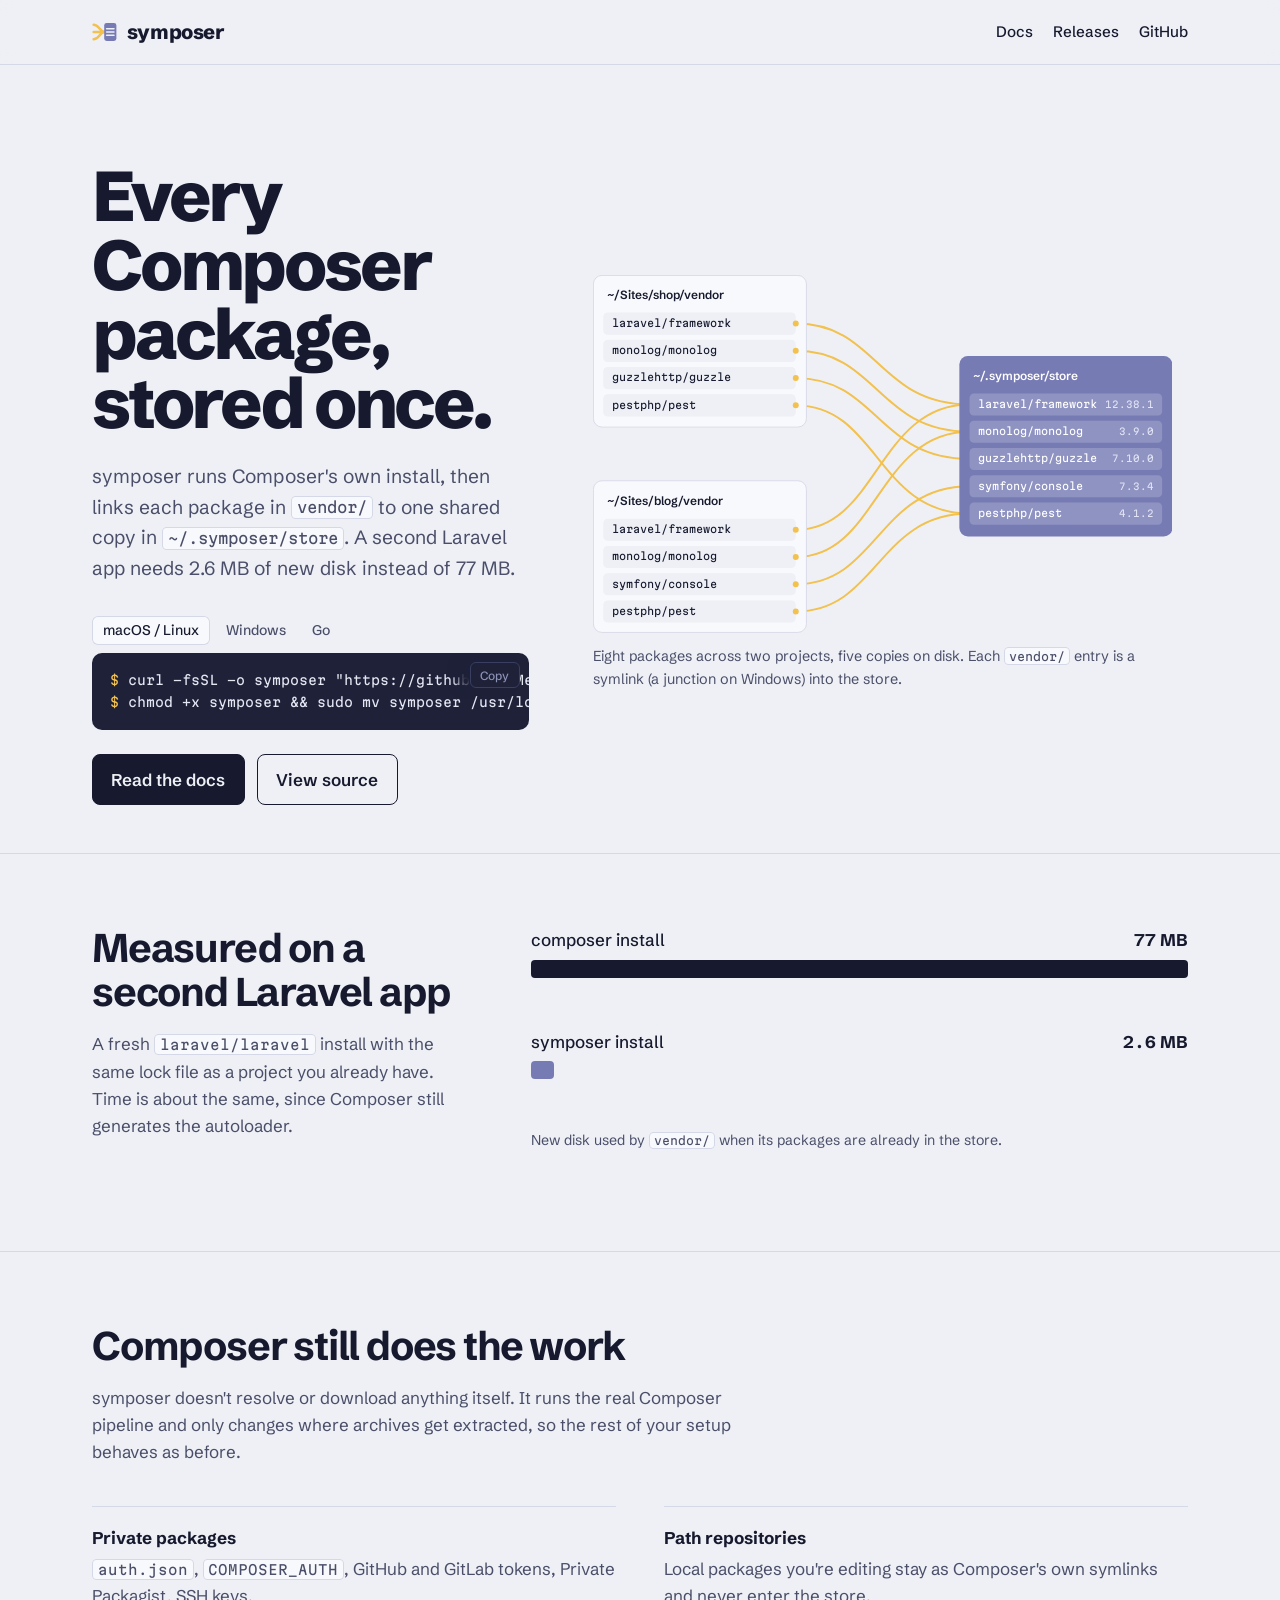
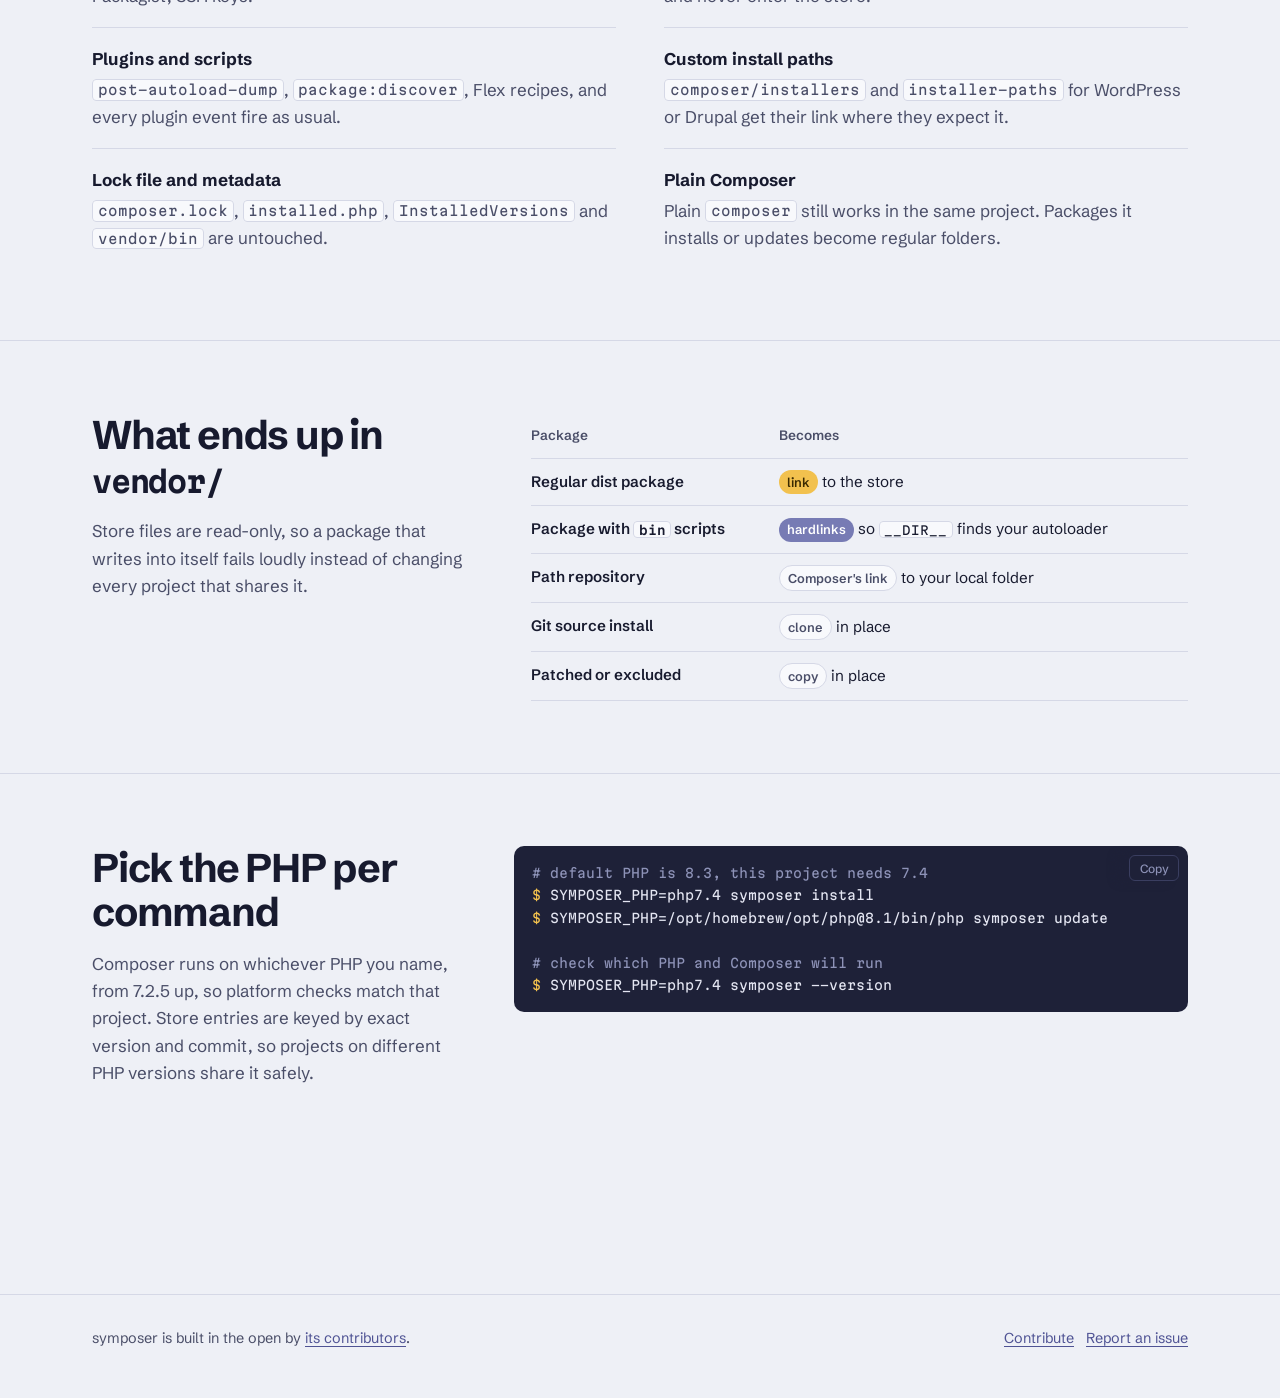
==== docs/index.html @ 1ab84952 "Add website, docs page and project banner; refresh README - docs/: GitHub Pages site (landing page w" ====
<!doctype html>
<html lang="en">
<head>
<meta charset="utf-8">
<meta name="viewport" content="width=device-width, initial-scale=1">
<title>symposer: one package store for every PHP project</title>
<meta name="description" content="A pnpm-style package store for Composer. Every package version is stored once in ~/.symposer/store and each project's vendor/ links into it.">
<meta property="og:title" content="symposer">
<meta property="og:description" content="One package store for every PHP project. Composer installs, without the copies.">
<meta property="og:image" content="https://mello21century.github.io/symposer/assets/banner.png">
<meta name="twitter:card" content="summary_large_image">
<link rel="icon" href="assets/mark.svg" type="image/svg+xml">
<link rel="preconnect" href="https://fonts.googleapis.com">
<link rel="preconnect" href="https://fonts.gstatic.com" crossorigin>
<link href="https://fonts.googleapis.com/css2?family=Martian+Mono:wght@400;500&family=Schibsted+Grotesk:wght@400;500;600;700;800&display=swap" rel="stylesheet">
<link rel="stylesheet" href="assets/site.css">
<style>
  .hero { display: grid; gap: 3rem; padding-top: 4.5rem; padding-bottom: 3rem; align-items: center; }
  @media (min-width: 980px) { .hero { grid-template-columns: 5fr 7fr; padding-top: 6rem; } }
  .hero > * { min-width: 0; }
  .band h2 code { background: none; border: 0; padding: 0; font-size: .72em; }
  .hero h1 {
    font-size: clamp(2.6rem, 6vw, 4.4rem); line-height: .98; letter-spacing: -.045em;
    font-weight: 800; margin: 0 0 1.5rem; max-width: 11ch; text-wrap: balance;
  }
  .lede { font-size: 1.2rem; color: var(--ink-soft); margin: 0 0 2rem; max-width: 34rem; }
  .lede code { font-size: .78em; }
  .install { max-width: 34rem; }
  .actions { display: flex; gap: .75rem; margin-top: 1.5rem; flex-wrap: wrap; }
  .btn {
    display: inline-block; padding: .7rem 1.15rem; border-radius: 8px; font-weight: 600;
    text-decoration: none; border: 1.5px solid var(--ink); color: var(--ink);
  }
  .btn.solid { background: var(--ink); color: var(--fog); }
  .btn:hover { text-decoration: none; box-shadow: 0 3px 0 var(--link); }

  .diagram { overflow-x: auto; margin: 0 -16px; padding: 0 16px; }
  .diagram svg { min-width: 520px; width: 100%; height: auto; }
  .diagram figcaption { color: var(--ink-soft); font-size: .9rem; margin-top: .75rem; max-width: 40rem; }
  .d-box { fill: var(--paper); stroke: var(--line); }
  .d-store { fill: var(--store); }
  .d-row { fill: var(--fog); }
  .d-srow { fill: color-mix(in srgb, #fff 18%, var(--store)); }
  .d-head { font: 600 14px var(--display); fill: var(--ink); }
  .d-shead { font: 600 14px var(--display); fill: #fff; }
  .d-pkg { font: 400 12px var(--mono); fill: var(--ink); }
  .d-spkg { font: 400 12px var(--mono); fill: #fff; }
  .d-ver { font: 400 11px var(--mono); fill: #E2E3F5; }
  .wire { fill: none; stroke: var(--link); stroke-width: 2.25; }
  .dot { fill: var(--link); }
  @media (prefers-reduced-motion: no-preference) {
    .wire { stroke-dasharray: 1; stroke-dashoffset: 1; animation: draw .8s cubic-bezier(.6,0,.2,1) forwards; animation-delay: calc(var(--i) * 80ms + 250ms); }
    @keyframes draw { to { stroke-dashoffset: 0; } }
  }

  section.band { padding: 4.5rem 0; border-top: 1px solid var(--line); }
  .band h2 { font-size: clamp(1.8rem, 3.4vw, 2.5rem); letter-spacing: -.03em; line-height: 1.1; margin: 0 0 1rem; font-weight: 700; max-width: 22ch; }
  .band .intro { color: var(--ink-soft); max-width: var(--measure); margin: 0 0 2.5rem; }
  .split { display: grid; gap: 2.5rem; }
  @media (min-width: 900px) { .split { grid-template-columns: 4fr 7fr; gap: 4rem; } }

  .bars { display: grid; gap: 1.4rem; max-width: 46rem; }
  .bar-label { display: flex; justify-content: space-between; font-weight: 500; margin-bottom: .4rem; }
  .bar-label b { font-weight: 700; font-variant-numeric: tabular-nums; }
  .bar { height: 18px; border-radius: 4px; background: var(--ink); }
  .bar.ours { background: var(--store); width: max(3.4%, 10px); }
  .bars small { color: var(--ink-soft); }

  .works { display: grid; gap: 0; margin: 0; }
  @media (min-width: 720px) { .works { grid-template-columns: 1fr 1fr; column-gap: 3rem; } }
  .works div { padding: 1.1rem 0; border-top: 1px solid var(--line); }
  .works dt { font-weight: 700; }
  .works dd { margin: .2rem 0 0; color: var(--ink-soft); }

  .kinds td:first-child { font-weight: 600; white-space: nowrap; }
  .tag { display: inline-block; font-size: .8rem; font-weight: 600; padding: .1rem .5rem; border-radius: 99px; white-space: nowrap; }
  .tag.link { background: var(--link); color: #3A2A00; }
  .tag.hard { background: var(--store); color: #fff; }
  .tag.plain { background: var(--paper); border: 1px solid var(--line); color: var(--ink-soft); }
</style>
</head>
<body>
<header class="top">
  <div class="wrap">
    <a class="brand" href="./"><img src="assets/mark.svg" width="26" height="26" alt="">symposer</a>
    <nav aria-label="Main">
      <a href="docs.html">Docs</a>
      <a href="https://github.com/Mello21century/symposer/releases">Releases</a>
      <a href="https://github.com/Mello21century/symposer">GitHub</a>
    </nav>
  </div>
</header>

<main>
  <div class="wrap hero">
    <div>
      <h1>Every Composer package, stored once.</h1>
      <p class="lede">symposer runs Composer's own install, then links each package in <code>vendor/</code> to one shared copy in <code>~/.symposer/store</code>. A second Laravel app needs 2.6&nbsp;MB of new disk instead of 77&nbsp;MB.</p>

      <div class="install">
        <div class="tabs" role="tablist" aria-label="Install for">
          <button role="tab" id="t-unix" aria-controls="p-unix" data-os="unix">macOS / Linux</button>
          <button role="tab" id="t-win" aria-controls="p-win" data-os="windows">Windows</button>
          <button role="tab" id="t-go" aria-controls="p-go">Go</button>
        </div>
        <div class="cmd" role="tabpanel" id="p-unix" aria-labelledby="t-unix">
<pre><span class="p">$ </span>curl -fsSL -o symposer "https://github.com/Mello21century/symposer/releases/latest/download/symposer-$(uname -s | tr A-Z a-z)-$(uname -m | sed 's/x86_64/amd64/;s/aarch64/arm64/')"
<span class="p">$ </span>chmod +x symposer &amp;&amp; sudo mv symposer /usr/local/bin/</pre>
        </div>
        <div class="cmd" role="tabpanel" id="p-win" aria-labelledby="t-win" hidden>
<pre><span class="p">&gt; </span>$dir = "$env:LOCALAPPDATA\symposer"; New-Item -ItemType Directory -Force $dir | Out-Null
<span class="p">&gt; </span>Invoke-WebRequest https://github.com/Mello21century/symposer/releases/latest/download/symposer-windows-amd64.exe -OutFile "$dir\symposer.exe"
<span class="p">&gt; </span>[Environment]::SetEnvironmentVariable("Path", [Environment]::GetEnvironmentVariable("Path", "User") + ";$dir", "User")</pre>
        </div>
        <div class="cmd" role="tabpanel" id="p-go" aria-labelledby="t-go" hidden>
<pre><span class="p">$ </span>go install github.com/Mello21century/symposer@latest</pre>
        </div>
      </div>

      <div class="actions">
        <a class="btn solid" href="docs.html">Read the docs</a>
        <a class="btn" href="https://github.com/Mello21century/symposer">View source</a>
      </div>
    </div>

    <figure class="diagram" style="margin:0">
      <svg viewBox="0 0 680 420" role="img" aria-labelledby="dg-title">
        <title id="dg-title">Two projects, shop and blog, each with four packages in vendor. Their shared packages link to a single copy in the symposer store.</title>
        <!-- links (drawn first, under the boxes) -->
        <g>
          <path class="wire" pathLength="1" style="--i:0" d="M238 57 C334 57 334 152 442 152"/>
          <path class="wire" pathLength="1" style="--i:1" d="M238 89 C334 89 334 184 442 184"/>
          <path class="wire" pathLength="1" style="--i:2" d="M238 121 C334 121 334 216 442 216"/>
          <path class="wire" pathLength="1" style="--i:3" d="M238 153 C334 153 334 280 442 280"/>
          <path class="wire" pathLength="1" style="--i:4" d="M238 299 C334 299 334 152 442 152"/>
          <path class="wire" pathLength="1" style="--i:5" d="M238 331 C334 331 334 184 442 184"/>
          <path class="wire" pathLength="1" style="--i:6" d="M238 363 C334 363 334 248 442 248"/>
          <path class="wire" pathLength="1" style="--i:7" d="M238 395 C334 395 334 280 442 280"/>
        </g>

        <rect class="d-box" x="0.5" y="0.5" width="250" height="178" rx="10"/>
        <text class="d-head" x="16" y="28">~/Sites/shop/vendor</text>
        <rect class="d-row" x="12" y="44" width="226" height="26" rx="5"/><text class="d-pkg" x="22" y="61">laravel/framework</text>
        <rect class="d-row" x="12" y="76" width="226" height="26" rx="5"/><text class="d-pkg" x="22" y="93">monolog/monolog</text>
        <rect class="d-row" x="12" y="108" width="226" height="26" rx="5"/><text class="d-pkg" x="22" y="125">guzzlehttp/guzzle</text>
        <rect class="d-row" x="12" y="140" width="226" height="26" rx="5"/><text class="d-pkg" x="22" y="157">pestphp/pest</text>

        <rect class="d-box" x="0.5" y="241.5" width="250" height="178" rx="10"/>
        <text class="d-head" x="16" y="270">~/Sites/blog/vendor</text>
        <rect class="d-row" x="12" y="286" width="226" height="26" rx="5"/><text class="d-pkg" x="22" y="303">laravel/framework</text>
        <rect class="d-row" x="12" y="318" width="226" height="26" rx="5"/><text class="d-pkg" x="22" y="335">monolog/monolog</text>
        <rect class="d-row" x="12" y="350" width="226" height="26" rx="5"/><text class="d-pkg" x="22" y="367">symfony/console</text>
        <rect class="d-row" x="12" y="382" width="226" height="26" rx="5"/><text class="d-pkg" x="22" y="399">pestphp/pest</text>

        <rect class="d-store" x="430" y="95" width="250" height="212" rx="10"/>
        <text class="d-shead" x="446" y="123">~/.symposer/store</text>
        <g>
          <rect class="d-srow" x="442" y="139" width="226" height="26" rx="5"/><text class="d-spkg" x="452" y="156">laravel/framework</text><text class="d-ver" x="658" y="156" text-anchor="end">12.38.1</text>
          <rect class="d-srow" x="442" y="171" width="226" height="26" rx="5"/><text class="d-spkg" x="452" y="188">monolog/monolog</text><text class="d-ver" x="658" y="188" text-anchor="end">3.9.0</text>
          <rect class="d-srow" x="442" y="203" width="226" height="26" rx="5"/><text class="d-spkg" x="452" y="220">guzzlehttp/guzzle</text><text class="d-ver" x="658" y="220" text-anchor="end">7.10.0</text>
          <rect class="d-srow" x="442" y="235" width="226" height="26" rx="5"/><text class="d-spkg" x="452" y="252">symfony/console</text><text class="d-ver" x="658" y="252" text-anchor="end">7.3.4</text>
          <rect class="d-srow" x="442" y="267" width="226" height="26" rx="5"/><text class="d-spkg" x="452" y="284">pestphp/pest</text><text class="d-ver" x="658" y="284" text-anchor="end">4.1.2</text>
        </g>
        <g class="dots">
          <circle class="dot" cx="238" cy="57" r="3.5"/><circle class="dot" cx="238" cy="89" r="3.5"/><circle class="dot" cx="238" cy="121" r="3.5"/><circle class="dot" cx="238" cy="153" r="3.5"/>
          <circle class="dot" cx="238" cy="299" r="3.5"/><circle class="dot" cx="238" cy="331" r="3.5"/><circle class="dot" cx="238" cy="363" r="3.5"/><circle class="dot" cx="238" cy="395" r="3.5"/>
        </g>
      </svg>
      <figcaption>Eight packages across two projects, five copies on disk. Each <code>vendor/</code> entry is a symlink (a junction on Windows) into the store.</figcaption>
    </figure>
  </div>

  <section class="band">
    <div class="wrap split">
      <div>
        <h2>Measured on a second Laravel app</h2>
        <p class="intro">A fresh <code>laravel/laravel</code> install with the same lock file as a project you already have. Time is about the same, since Composer still generates the autoloader.</p>
      </div>
      <div class="bars">
        <div>
          <div class="bar-label"><span>composer install</span><b>77 MB</b></div>
          <div class="bar" style="width:100%"></div>
        </div>
        <div>
          <div class="bar-label"><span>symposer install</span><b>2.6 MB</b></div>
          <div class="bar ours"></div>
        </div>
        <small>New disk used by <code>vendor/</code> when its packages are already in the store.</small>
      </div>
    </div>
  </section>

  <section class="band">
    <div class="wrap">
      <h2>Composer still does the work</h2>
      <p class="intro">symposer doesn't resolve or download anything itself. It runs the real Composer pipeline and only changes where archives get extracted, so the rest of your setup behaves as before.</p>
      <dl class="works">
        <div><dt>Private packages</dt><dd><code>auth.json</code>, <code>COMPOSER_AUTH</code>, GitHub and GitLab tokens, Private Packagist, SSH keys.</dd></div>
        <div><dt>Path repositories</dt><dd>Local packages you're editing stay as Composer's own symlinks and never enter the store.</dd></div>
        <div><dt>Plugins and scripts</dt><dd><code>post-autoload-dump</code>, <code>package:discover</code>, Flex recipes, and every plugin event fire as usual.</dd></div>
        <div><dt>Custom install paths</dt><dd><code>composer/installers</code> and <code>installer-paths</code> for WordPress or Drupal get their link where they expect it.</dd></div>
        <div><dt>Lock file and metadata</dt><dd><code>composer.lock</code>, <code>installed.php</code>, <code>InstalledVersions</code> and <code>vendor/bin</code> are untouched.</dd></div>
        <div><dt>Plain Composer</dt><dd>Plain <code>composer</code> still works in the same project. Packages it installs or updates become regular folders.</dd></div>
      </dl>
    </div>
  </section>

  <section class="band">
    <div class="wrap split">
      <div>
        <h2>What ends up in <code>vendor/</code></h2>
        <p class="intro">Store files are read-only, so a package that writes into itself fails loudly instead of changing every project that shares it.</p>
      </div>
      <div class="scroll-x">
        <table class="kinds">
          <thead><tr><th scope="col">Package</th><th scope="col">Becomes</th></tr></thead>
          <tbody>
            <tr><td>Regular dist package</td><td><span class="tag link">link</span> to the store</td></tr>
            <tr><td>Package with <code>bin</code> scripts</td><td><span class="tag hard">hardlinks</span> so <code>__DIR__</code> finds your autoloader</td></tr>
            <tr><td>Path repository</td><td><span class="tag plain">Composer's link</span> to your local folder</td></tr>
            <tr><td>Git source install</td><td><span class="tag plain">clone</span> in place</td></tr>
            <tr><td>Patched or excluded</td><td><span class="tag plain">copy</span> in place</td></tr>
          </tbody>
        </table>
      </div>
    </div>
  </section>

  <section class="band">
    <div class="wrap split">
      <div>
        <h2>Pick the PHP per command</h2>
        <p class="intro">Composer runs on whichever PHP you name, from 7.2.5 up, so platform checks match that project. Store entries are keyed by exact version and commit, so projects on different PHP versions share it safely.</p>
      </div>
      <div class="cmd">
<pre><span class="c"># default PHP is 8.3, this project needs 7.4</span>
<span class="p">$ </span>SYMPOSER_PHP=php7.4 symposer install
<span class="p">$ </span>SYMPOSER_PHP=/opt/homebrew/opt/php@8.1/bin/php symposer update

<span class="c"># check which PHP and Composer will run</span>
<span class="p">$ </span>SYMPOSER_PHP=php7.4 symposer --version</pre>
      </div>
    </div>
  </section>
</main>

<footer class="foot">
  <div class="wrap">
    <span>symposer is built in the open by <a href="https://github.com/Mello21century/symposer/graphs/contributors">its contributors</a>.</span>
    <span><a href="docs.html#contributing">Contribute</a> &nbsp; <a href="https://github.com/Mello21century/symposer/issues">Report an issue</a></span>
  </div>
</footer>
<script src="assets/site.js"></script>
</body>
</html>
---- docs/assets/site.css ----
:root {
  --fog: #EEF0F6;
  --paper: #F8F9FC;
  --ink: #171A2E;
  --ink-soft: #4A4E68;
  --line: #D5D8E6;
  --store: #777BB4;
  --store-deep: #4F5394;
  --link: #F2C14E;
  --link-deep: #8A6410;
  --code-bg: #1E2138;
  --code-fg: #E4E6F2;
  --code-dim: #8E93B8;
  --display: "Schibsted Grotesk", system-ui, sans-serif;
  --mono: "Martian Mono", ui-monospace, SFMono-Regular, Menlo, monospace;
  --measure: 68ch;
  color-scheme: light;
}
@media (prefers-color-scheme: dark) {
  :root:not([data-theme="light"]) {
    --fog: #14162A; --paper: #1B1E36; --ink: #E7E9F4; --ink-soft: #A6AACB;
    --line: #2E3254; --store: #9397D2; --store-deep: #B7BAE8;
    --link: #F2C14E; --link-deep: #F2C14E; --code-bg: #0F1122; color-scheme: dark;
  }
}
:root[data-theme="dark"] {
  --fog: #14162A; --paper: #1B1E36; --ink: #E7E9F4; --ink-soft: #A6AACB;
  --line: #2E3254; --store: #9397D2; --store-deep: #B7BAE8;
  --link: #F2C14E; --link-deep: #F2C14E; --code-bg: #0F1122; color-scheme: dark;
}

*, *::before, *::after { box-sizing: border-box; }
html { -webkit-text-size-adjust: 100%; scroll-padding-top: 5rem; }
body {
  margin: 0; background: var(--fog); color: var(--ink);
  font: 400 1.0625rem/1.6 var(--display); font-feature-settings: "ss01";
}
img, svg { max-width: 100%; display: block; }
a { color: var(--store-deep); text-underline-offset: .18em; text-decoration-thickness: 1px; }
a:hover { text-decoration-color: var(--link); text-decoration-thickness: 3px; }
:focus-visible { outline: 3px solid var(--link); outline-offset: 2px; border-radius: 2px; }
code, pre, kbd { font-family: var(--mono); font-size: .8em; }
:not(pre) > code { background: var(--paper); border: 1px solid var(--line); padding: .08em .35em; border-radius: 4px; white-space: nowrap; }
.wrap { max-width: 1160px; margin: 0 auto; padding: 0 16px; }
@media (min-width: 720px) { .wrap { padding: 0 32px; } }

/* header */
.top { position: sticky; top: 0; z-index: 10; background: color-mix(in srgb, var(--fog) 88%, transparent); backdrop-filter: blur(8px); border-bottom: 1px solid var(--line); }
.top .wrap { display: flex; align-items: center; gap: 1.5rem; height: 4rem; }
.brand { display: flex; align-items: center; gap: .55rem; font-weight: 800; font-size: 1.25rem; letter-spacing: -.02em; color: var(--ink); text-decoration: none; }
.brand svg { width: 26px; height: 26px; }
.top nav { margin-left: auto; display: flex; gap: 1.25rem; align-items: center; }
.top nav a { color: var(--ink); text-decoration: none; font-weight: 500; font-size: .95rem; }
.top nav a[aria-current="page"] { box-shadow: inset 0 -3px var(--link); }
.top nav a:hover { color: var(--store-deep); }

/* code blocks */
pre {
  margin: 0; background: var(--code-bg); color: var(--code-fg); padding: 1rem 1.15rem;
  border-radius: 10px; overflow-x: auto; line-height: 1.75; font-size: .8rem;
}
pre .c { color: var(--code-dim); }
pre .p { color: var(--link); user-select: none; }
.cmd pre { padding-right: 5rem; }
.cmd { position: relative; }
.copy {
  position: absolute; top: .55rem; right: .55rem; font: 500 .75rem var(--display);
  background: var(--code-bg); color: var(--code-dim); border: 1px solid #3A3E60; border-radius: 6px;
  box-shadow: -12px 0 10px var(--code-bg);
  padding: .3rem .6rem; cursor: pointer;
}
.copy:hover { color: var(--code-fg); border-color: var(--code-dim); }

/* tabs */
.tabs { display: flex; gap: .25rem; margin-bottom: .5rem; flex-wrap: wrap; }
.tabs button {
  font: 500 .875rem var(--display); color: var(--ink-soft); background: none; border: 0;
  padding: .35rem .7rem; border-radius: 6px; cursor: pointer;
}
.tabs button[aria-selected="true"] { color: var(--ink); background: var(--paper); box-shadow: inset 0 0 0 1px var(--line); }

/* tables */
table { width: 100%; border-collapse: collapse; font-size: .95rem; }
th, td { text-align: left; padding: .7rem .9rem .7rem 0; border-bottom: 1px solid var(--line); vertical-align: top; }
th { font-weight: 600; color: var(--ink-soft); font-size: .85rem; }
.scroll-x { overflow-x: auto; }

.foot { border-top: 1px solid var(--line); margin-top: 6rem; padding: 2rem 0 3rem; color: var(--ink-soft); font-size: .9rem; }
.foot .wrap { display: flex; flex-wrap: wrap; gap: 1rem 2rem; justify-content: space-between; }

@media (prefers-reduced-motion: reduce) { *, *::before, *::after { animation: none !important; transition: none !important; } }
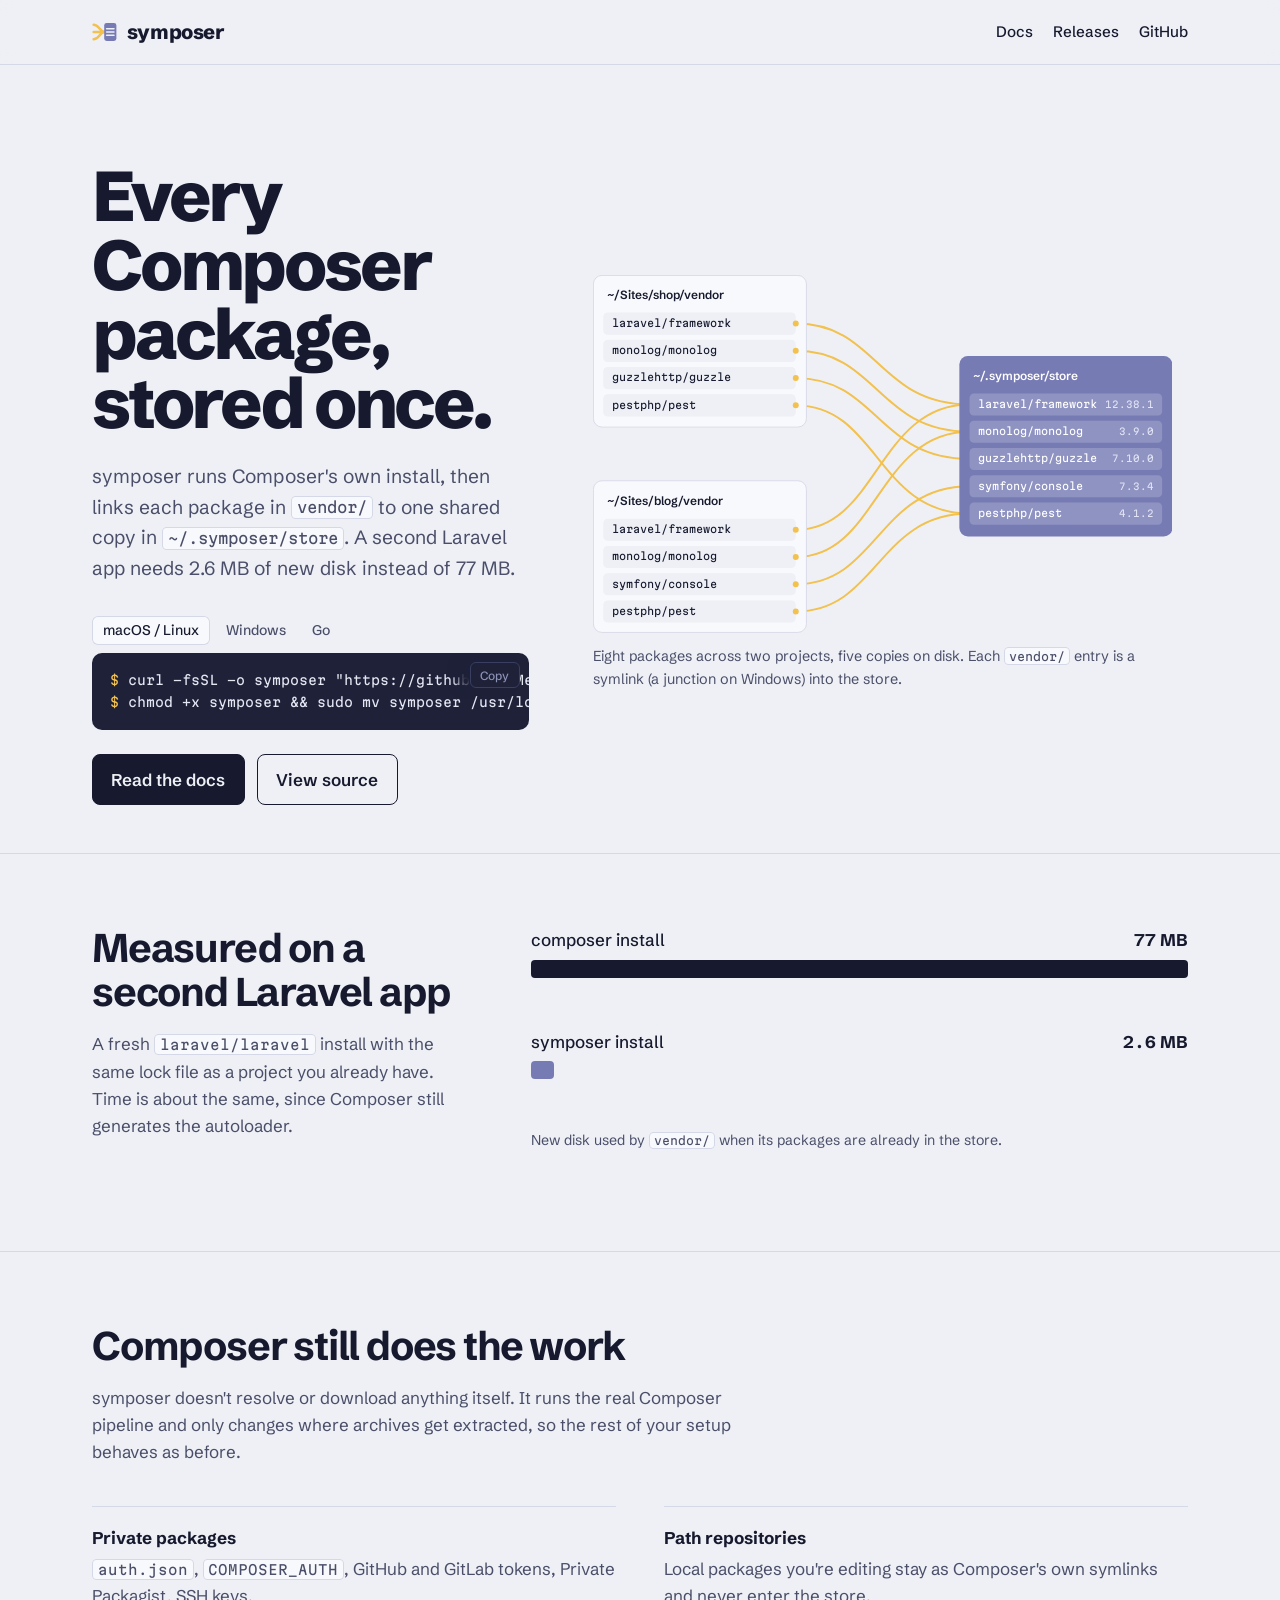
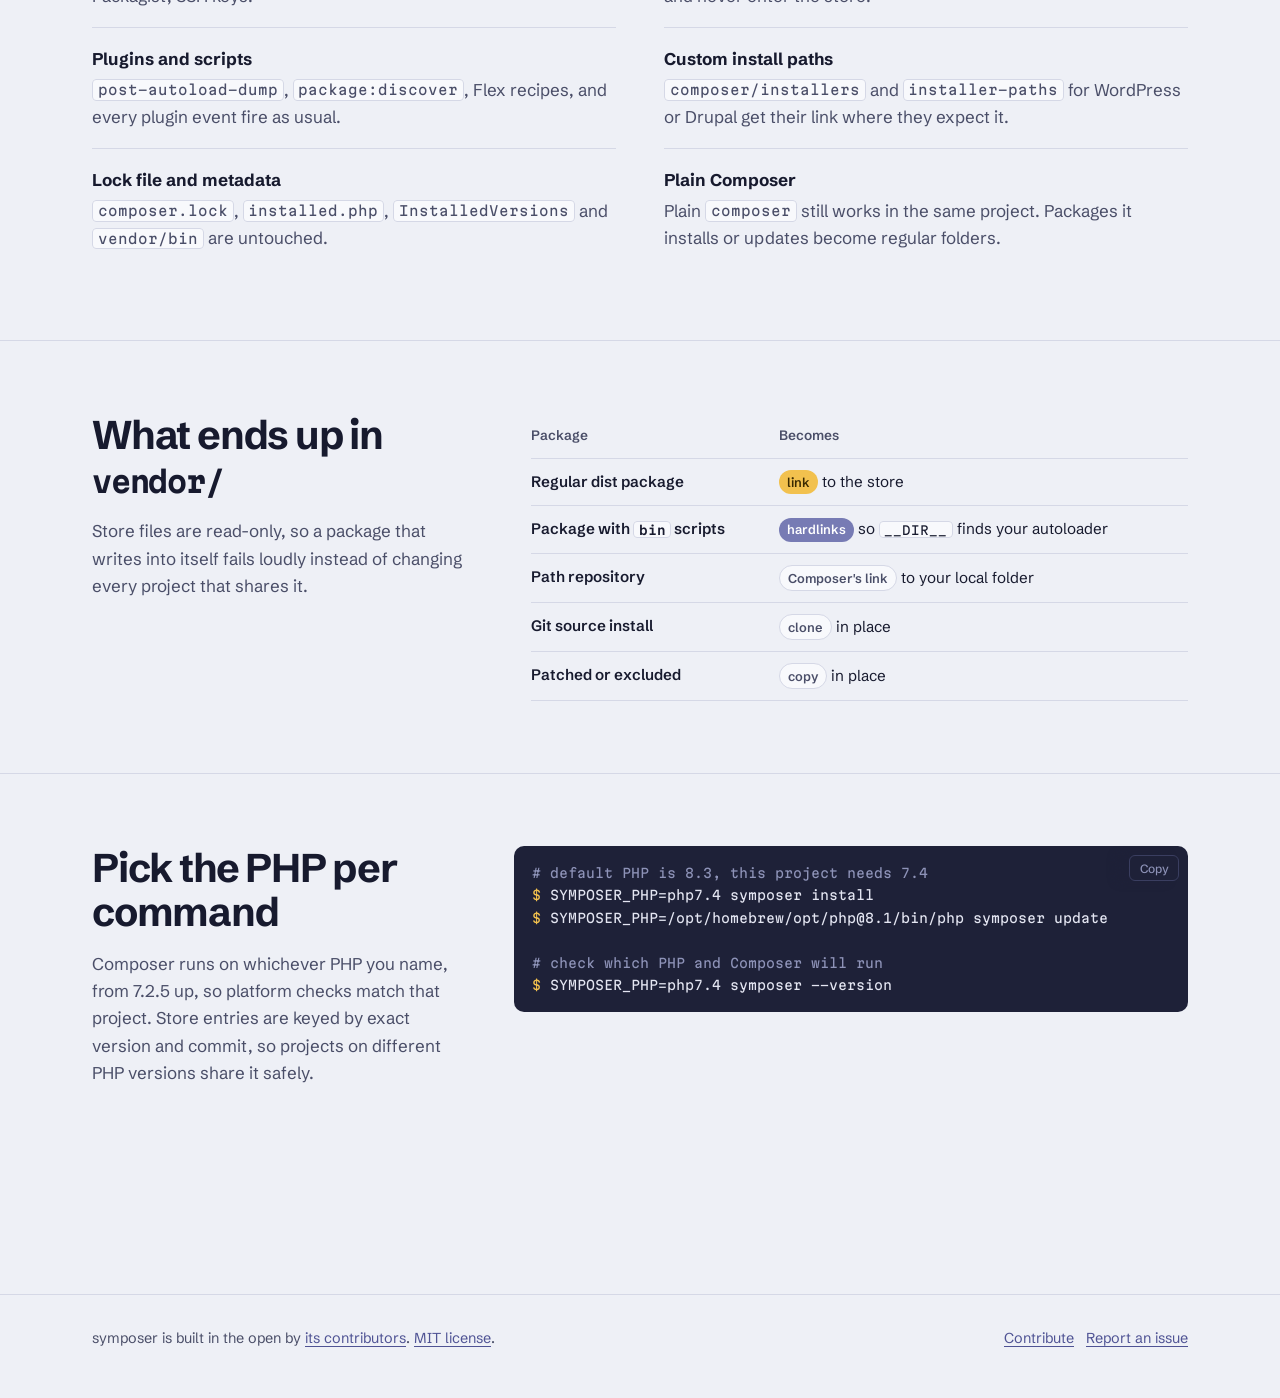
==== commit e0717bdb: "Add MIT license" ====
--- a/docs/index.html
+++ b/docs/index.html
@@ -246,7 +246,7 @@
 
 <footer class="foot">
   <div class="wrap">
-    <span>symposer is built in the open by <a href="https://github.com/Mello21century/symposer/graphs/contributors">its contributors</a>.</span>
+    <span>symposer is built in the open by <a href="https://github.com/Mello21century/symposer/graphs/contributors">its contributors</a>. <a href="https://github.com/Mello21century/symposer/blob/main/LICENSE">MIT license</a>.</span>
     <span><a href="docs.html#contributing">Contribute</a> &nbsp; <a href="https://github.com/Mello21century/symposer/issues">Report an issue</a></span>
   </div>
 </footer>
